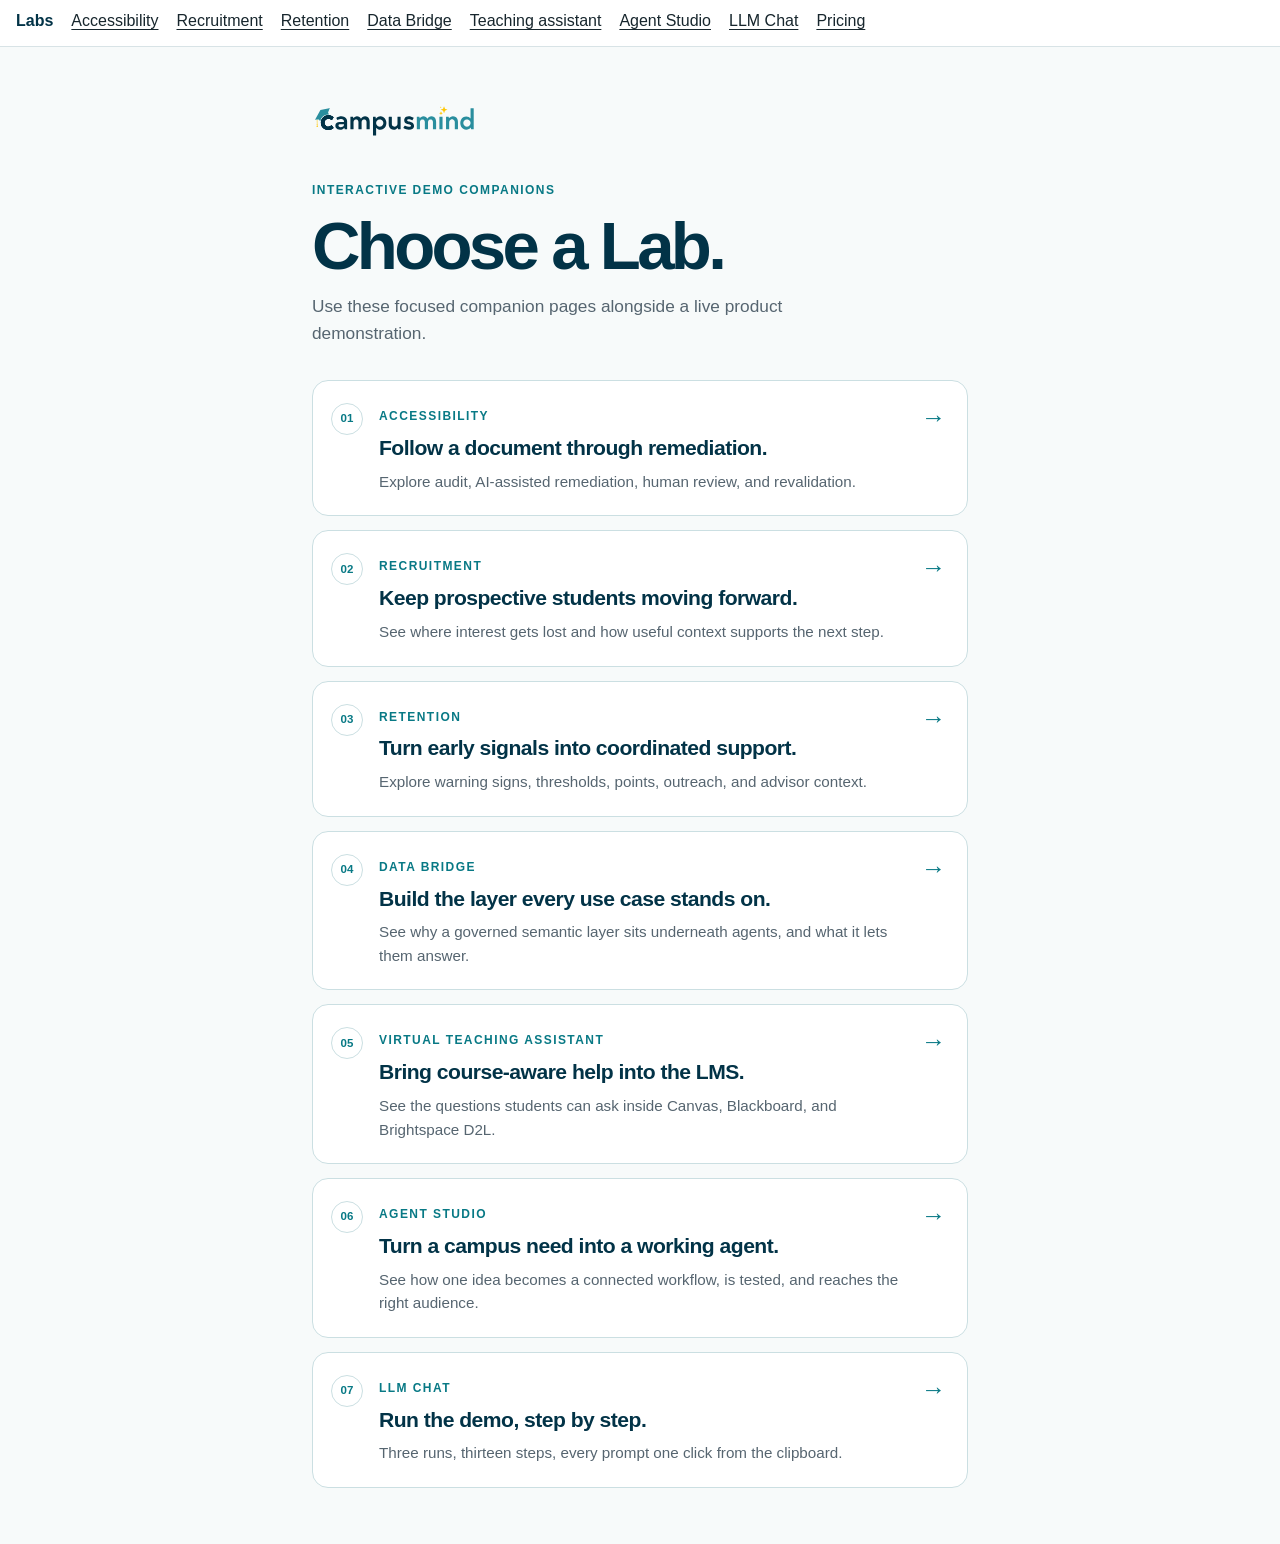
==== index.html @ 4d30f1f5 "Rename the Ontology Lab to Data Bridge The product is called Data Bridge on the pricing page, so the" ====
<!doctype html>
<html lang="en">
<head>
  <meta charset="utf-8">
  <meta name="viewport" content="width=device-width, initial-scale=1">
  <title>CampusMind Labs</title>
  <meta name="description" content="Interactive companion Labs for CampusMind product demonstrations.">
  <meta name="theme-color" content="#023347">
  <link rel="icon" href="/assets/campusmind-favicon.png">
  <link rel="stylesheet" href="/labs-navigation.css">
  <link rel="stylesheet" href="/home.css">
</head>
<body>
  <a class="skip" href="#main">Skip to Labs</a>
  <nav class="labs-navigation" aria-label="Labs">
    <a href="/" aria-current="page">Labs</a>
    <a href="/accessibility.html">Accessibility</a>
    <a href="/recruitment.html">Recruitment</a>
    <a href="/retention.html">Retention</a>
    <a href="/ontology.html">Data Bridge</a>
    <a href="/virtual-teaching-assistant.html">Teaching assistant</a>
    <a href="/agent-studio.html">Agent Studio</a>
    <a href="/llm-chat.html">LLM Chat</a>
    <a href="/pricing.html">Pricing</a>
  </nav>
  <main id="main">
    <header class="hero">
      <img src="/assets/campusmind-logo.svg" alt="CampusMind" width="168" height="36">
      <p class="eyebrow">Interactive demo companions</p>
      <h1>Choose a Lab.</h1>
      <p>Use these focused companion pages alongside a live product demonstration.</p>
    </header>
    <section class="lab-list" aria-label="Available Labs">
      <a class="lab-card accessibility" href="/accessibility.html">
        <span class="number">01</span>
        <div>
          <span class="label">Accessibility</span>
          <h2>Follow a document through remediation.</h2>
          <p>Explore audit, AI-assisted remediation, human review, and revalidation.</p>
        </div>
        <span class="arrow" aria-hidden="true">→</span>
      </a>
      <a class="lab-card recruitment" href="/recruitment.html">
        <span class="number">02</span>
        <div>
          <span class="label">Recruitment</span>
          <h2>Keep prospective students moving forward.</h2>
          <p>See where interest gets lost and how useful context supports the next step.</p>
        </div>
        <span class="arrow" aria-hidden="true">→</span>
      </a>
      <a class="lab-card retention" href="/retention.html">
        <span class="number">03</span>
        <div>
          <span class="label">Retention</span>
          <h2>Turn early signals into coordinated support.</h2>
          <p>Explore warning signs, thresholds, points, outreach, and advisor context.</p>
        </div>
        <span class="arrow" aria-hidden="true">→</span>
      </a>
      <a class="lab-card ontology" href="/ontology.html">
        <span class="number">04</span>
        <div>
          <span class="label">Data Bridge</span>
          <h2>Build the layer every use case stands on.</h2>
          <p>See why a governed semantic layer sits underneath agents, and what it lets them answer.</p>
        </div>
        <span class="arrow" aria-hidden="true">→</span>
      </a>
      <a class="lab-card teaching-assistant" href="/virtual-teaching-assistant.html">
        <span class="number">05</span>
        <div>
          <span class="label">Virtual Teaching Assistant</span>
          <h2>Bring course-aware help into the LMS.</h2>
          <p>See the questions students can ask inside Canvas, Blackboard, and Brightspace D2L.</p>
        </div>
        <span class="arrow" aria-hidden="true">→</span>
      </a>
      <a class="lab-card agent-studio" href="/agent-studio.html">
        <span class="number">06</span>
        <div>
          <span class="label">Agent Studio</span>
          <h2>Turn a campus need into a working agent.</h2>
          <p>See how one idea becomes a connected workflow, is tested, and reaches the right audience.</p>
        </div>
        <span class="arrow" aria-hidden="true">→</span>
      </a>
      <a class="lab-card llm-chat" href="/llm-chat.html">
        <span class="number">07</span>
        <div>
          <span class="label">LLM Chat</span>
          <h2>Run the demo, step by step.</h2>
          <p>Three runs, thirteen steps, every prompt one click from the clipboard.</p>
        </div>
        <span class="arrow" aria-hidden="true">→</span>
      </a>
    </section>
  </main>
</body>
</html>
---- labs-navigation.css ----
.labs-navigation {
  display: flex;
  flex-wrap: wrap;
  gap: 18px;
  align-items: center;
  padding: 10px 16px;
  border-bottom: 1px solid #d8e3e6;
  background: #fff;
  color: #17262d;
  font: 1rem/1.4 Arial, sans-serif;
}

.labs-navigation a {
  min-height: 26px;
  color: #17262d;
  text-decoration-thickness: 1px;
  text-underline-offset: 3px;
}

.labs-navigation a[aria-current="page"] {
  color: #023347;
  font-weight: 700;
  text-decoration: none;
}

.labs-navigation a:focus-visible {
  outline: 3px solid #b78212;
  outline-offset: 4px;
}

@media (max-width: 480px) {
  .labs-navigation {
    display: grid;
    grid-template-columns: repeat(3, minmax(0, 1fr));
    gap: 7px 9px;
    padding-inline: 10px;
    font-size: .78rem;
  }

  .labs-navigation a { min-width: 0; text-align: center; }
}
---- home.css ----
:root {
  --navy: #023347;
  --ink: #17262d;
  --muted: #566570;
  --teal: #087985;
  --mist: #e8f7f7;
  --line: #cbdfe2;
  --paper: #f7fafa;
}

* { box-sizing: border-box; }

body {
  margin: 0;
  background: var(--paper);
  color: var(--ink);
  font: 1rem/1.55 -apple-system, BlinkMacSystemFont, "Segoe UI", sans-serif;
}

.skip { position: absolute; top: -80px; }
.skip:focus { top: 8px; left: 8px; z-index: 10; padding: 12px; background: #fff; }

main { width: min(100%, 700px); margin: 0 auto; padding: 36px 22px 56px; }

.hero { padding: 20px 0 34px; }
.hero img { display: block; width: 168px; height: auto; margin-bottom: 42px; }
.eyebrow, .label { color: var(--teal); font-size: .75rem; font-weight: 700; letter-spacing: .12em; text-transform: uppercase; }
h1, h2, p { margin-top: 0; }
h1 { margin-bottom: 14px; color: var(--navy); font-size: clamp(2.3rem, 9vw, 4.2rem); line-height: 1; letter-spacing: -.055em; }
.hero > p:last-child { max-width: 530px; margin: 0; color: var(--muted); font-size: 1.08rem; }

.lab-list { display: grid; gap: 14px; }
.lab-card {
  display: grid;
  grid-template-columns: 34px minmax(0, 1fr) 28px;
  gap: 14px;
  align-items: start;
  padding: 22px 18px;
  border: 1px solid var(--line);
  border-radius: 16px;
  background: #fff;
  color: var(--ink);
  text-decoration: none;
  transition: border-color .18s, transform .18s, box-shadow .18s;
}
.lab-card:hover { border-color: var(--teal); transform: translateY(-2px); box-shadow: 0 12px 30px #183b4812; }
.lab-card:focus-visible { outline: 3px solid #b78212; outline-offset: 4px; }
.number { display: grid; width: 32px; height: 32px; place-items: center; border: 1px solid var(--line); border-radius: 50%; color: var(--teal); font-size: .72rem; font-weight: 700; }
.lab-card h2 { margin: 7px 0 9px; color: var(--navy); font-size: 1.32rem; line-height: 1.22; letter-spacing: -.025em; }
.lab-card p { margin: 0; color: var(--muted); font-size: .95rem; }
.arrow { color: var(--teal); font-size: 1.55rem; line-height: 1.2; transition: transform .18s; }
.lab-card:hover .arrow { transform: translateX(3px); }

@media (max-width: 359px) {
  main { padding-inline: 16px; }
  .hero img { margin-bottom: 34px; }
  .lab-card { grid-template-columns: 30px minmax(0, 1fr); padding: 18px 15px; }
  .arrow { display: none; }
}

@media (prefers-reduced-motion: reduce) {
  * { transition: none !important; }
}
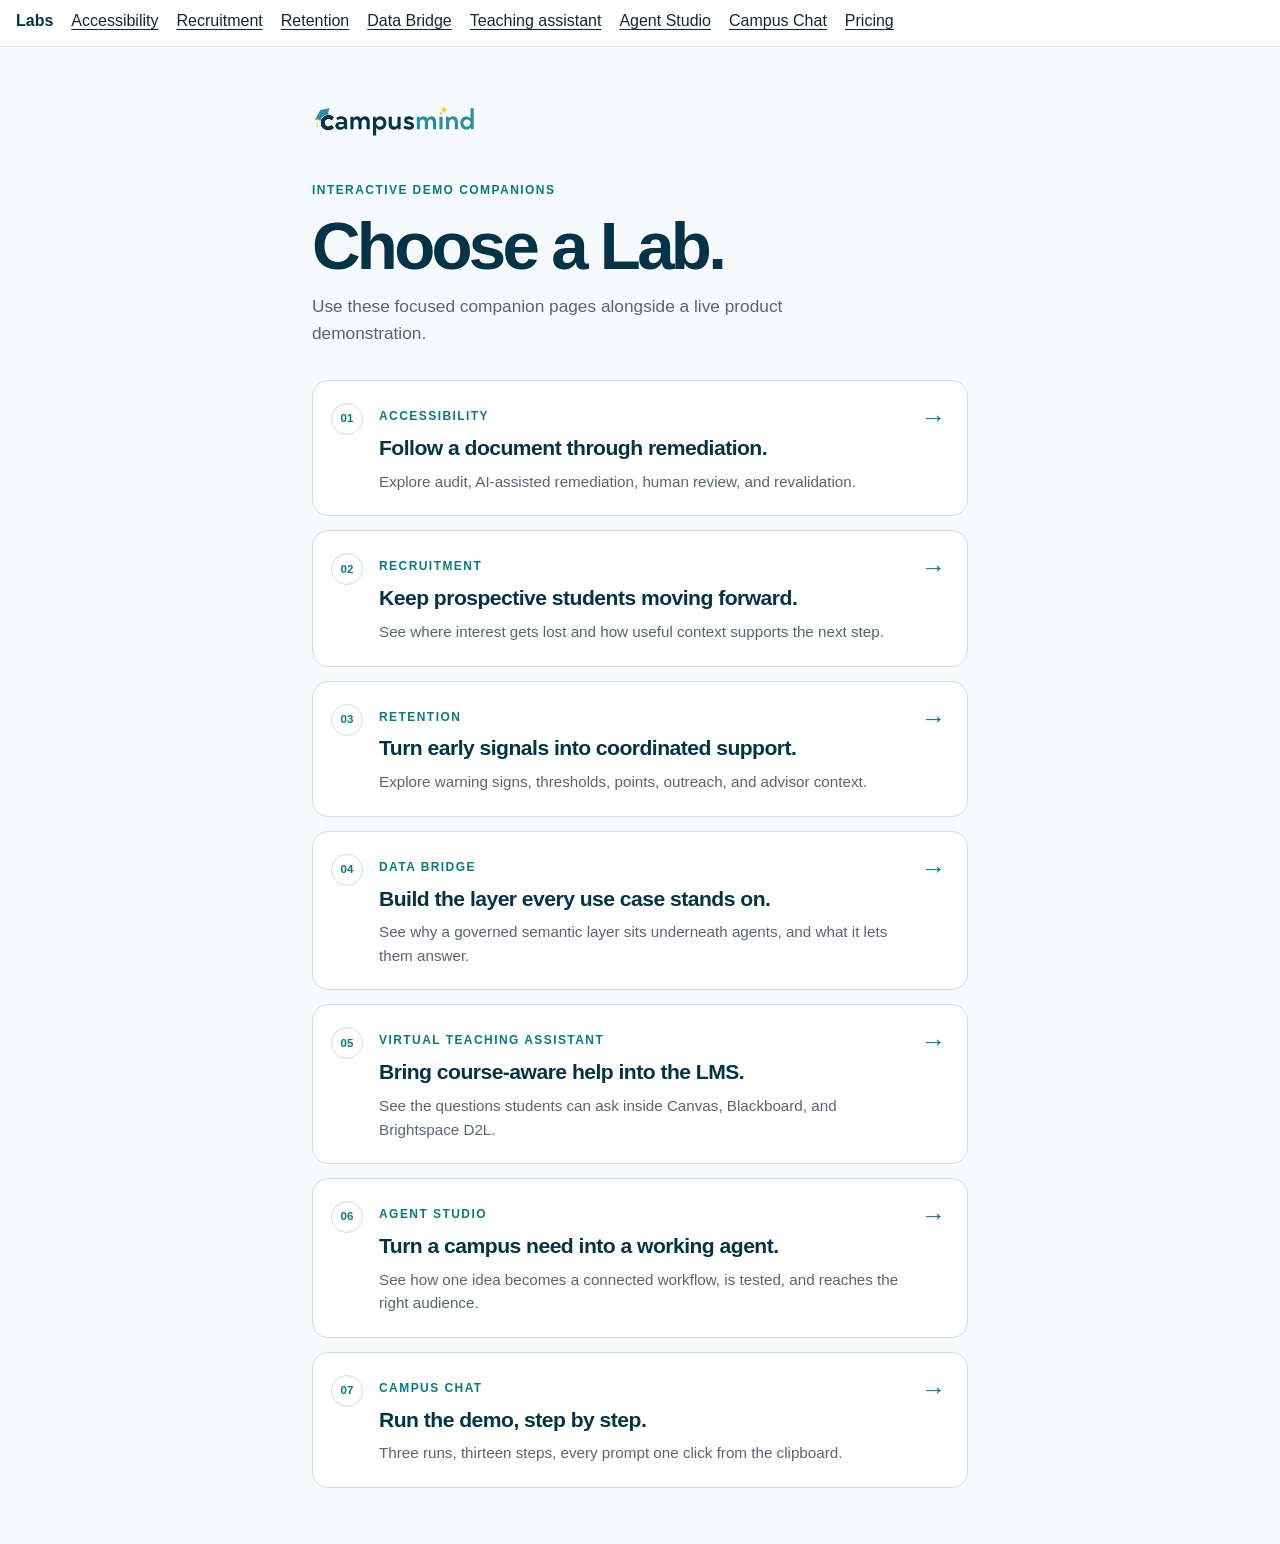
==== commit 9a809c6a: "Rename the LLM Chat Lab to Campus Chat The Lab, its three files, the nav link on every page, the hub" ====
--- a/index.html
+++ b/index.html
@@ -20,7 +20,7 @@
     <a href="/ontology.html">Data Bridge</a>
     <a href="/virtual-teaching-assistant.html">Teaching assistant</a>
     <a href="/agent-studio.html">Agent Studio</a>
-    <a href="/llm-chat.html">LLM Chat</a>
+    <a href="/campus-chat.html">Campus Chat</a>
     <a href="/pricing.html">Pricing</a>
   </nav>
   <main id="main">
@@ -85,10 +85,10 @@
         </div>
         <span class="arrow" aria-hidden="true">→</span>
       </a>
-      <a class="lab-card llm-chat" href="/llm-chat.html">
+      <a class="lab-card campus-chat" href="/campus-chat.html">
         <span class="number">07</span>
         <div>
-          <span class="label">LLM Chat</span>
+          <span class="label">Campus Chat</span>
           <h2>Run the demo, step by step.</h2>
           <p>Three runs, thirteen steps, every prompt one click from the clipboard.</p>
         </div>
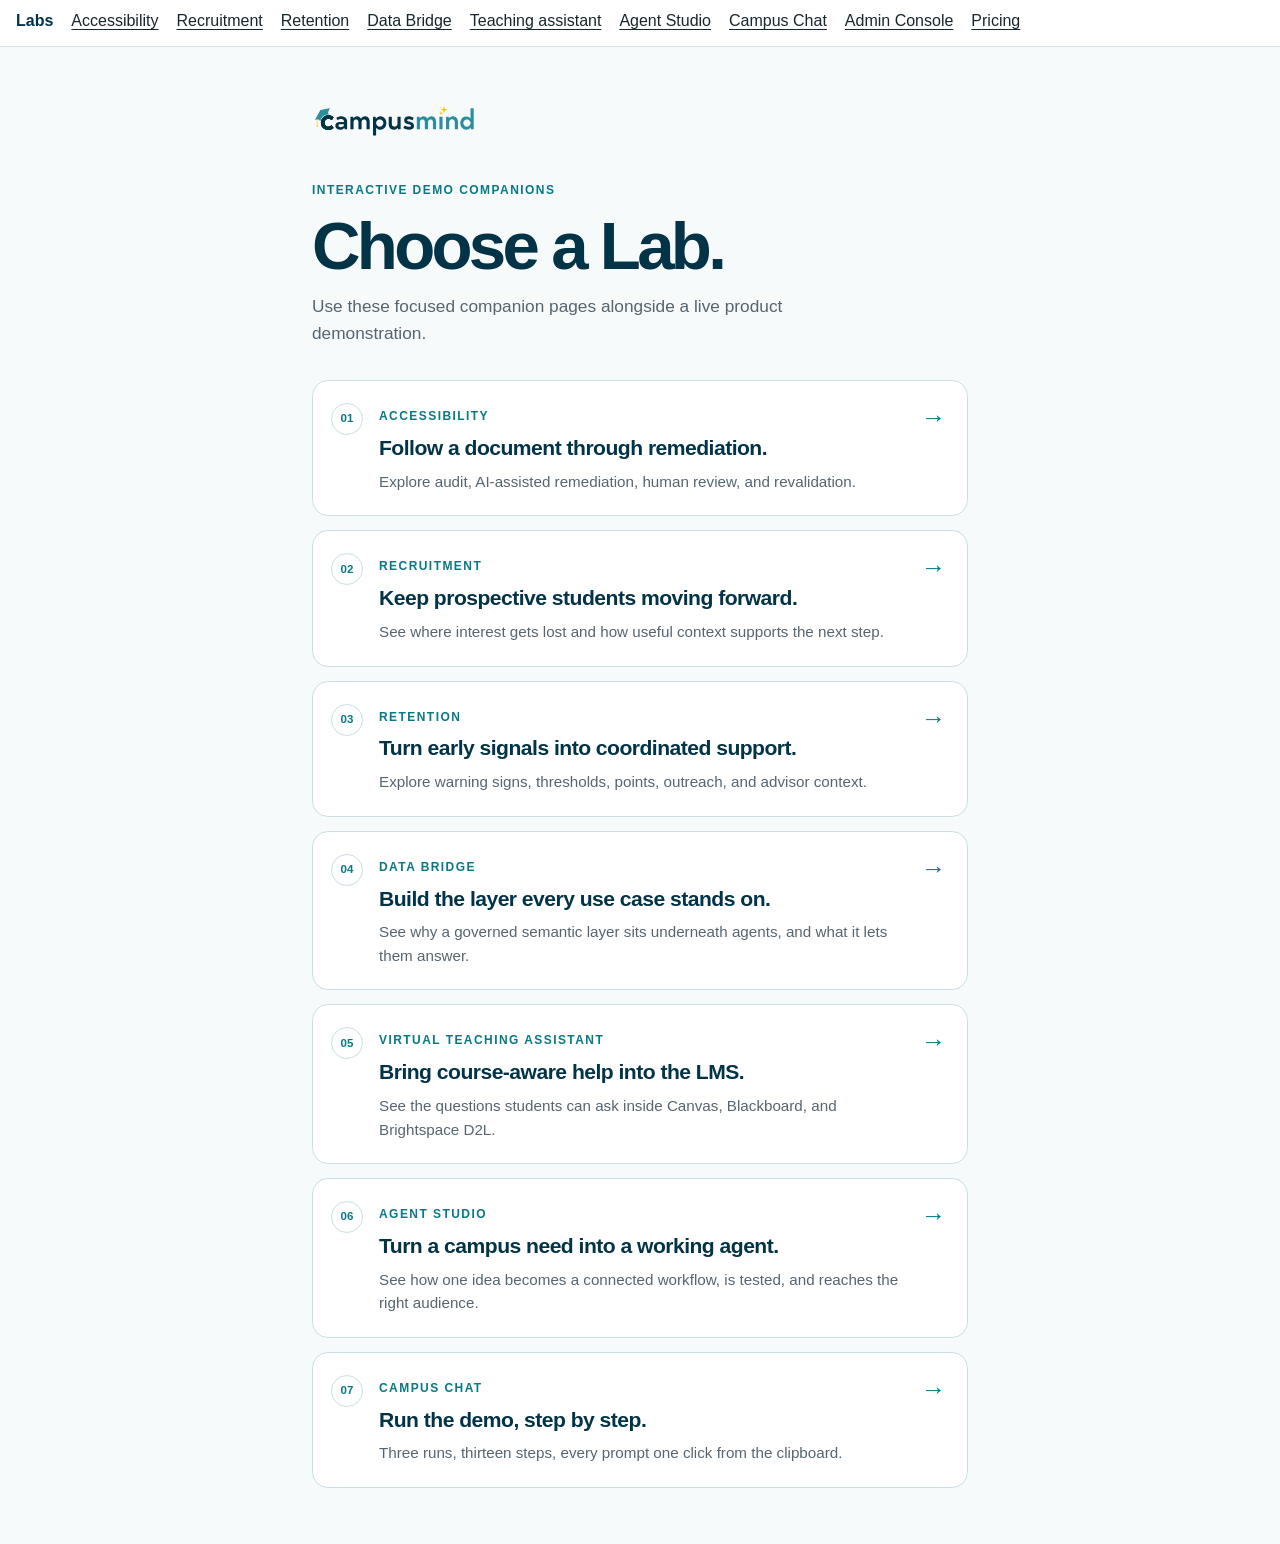
==== commit da7f6bcd: "Add the Admin Console Lab Seven sections covering budgets, enforcement, roles and branding, built th" ====
--- a/index.html
+++ b/index.html
@@ -20,7 +20,7 @@
     <a href="/ontology.html">Data Bridge</a>
     <a href="/virtual-teaching-assistant.html">Teaching assistant</a>
     <a href="/agent-studio.html">Agent Studio</a>
-    <a href="/campus-chat.html">Campus Chat</a>
+    <a href="/campus-chat.html">Campus Chat</a><a href="/admin-console.html">Admin Console</a>
     <a href="/pricing.html">Pricing</a>
   </nav>
   <main id="main">
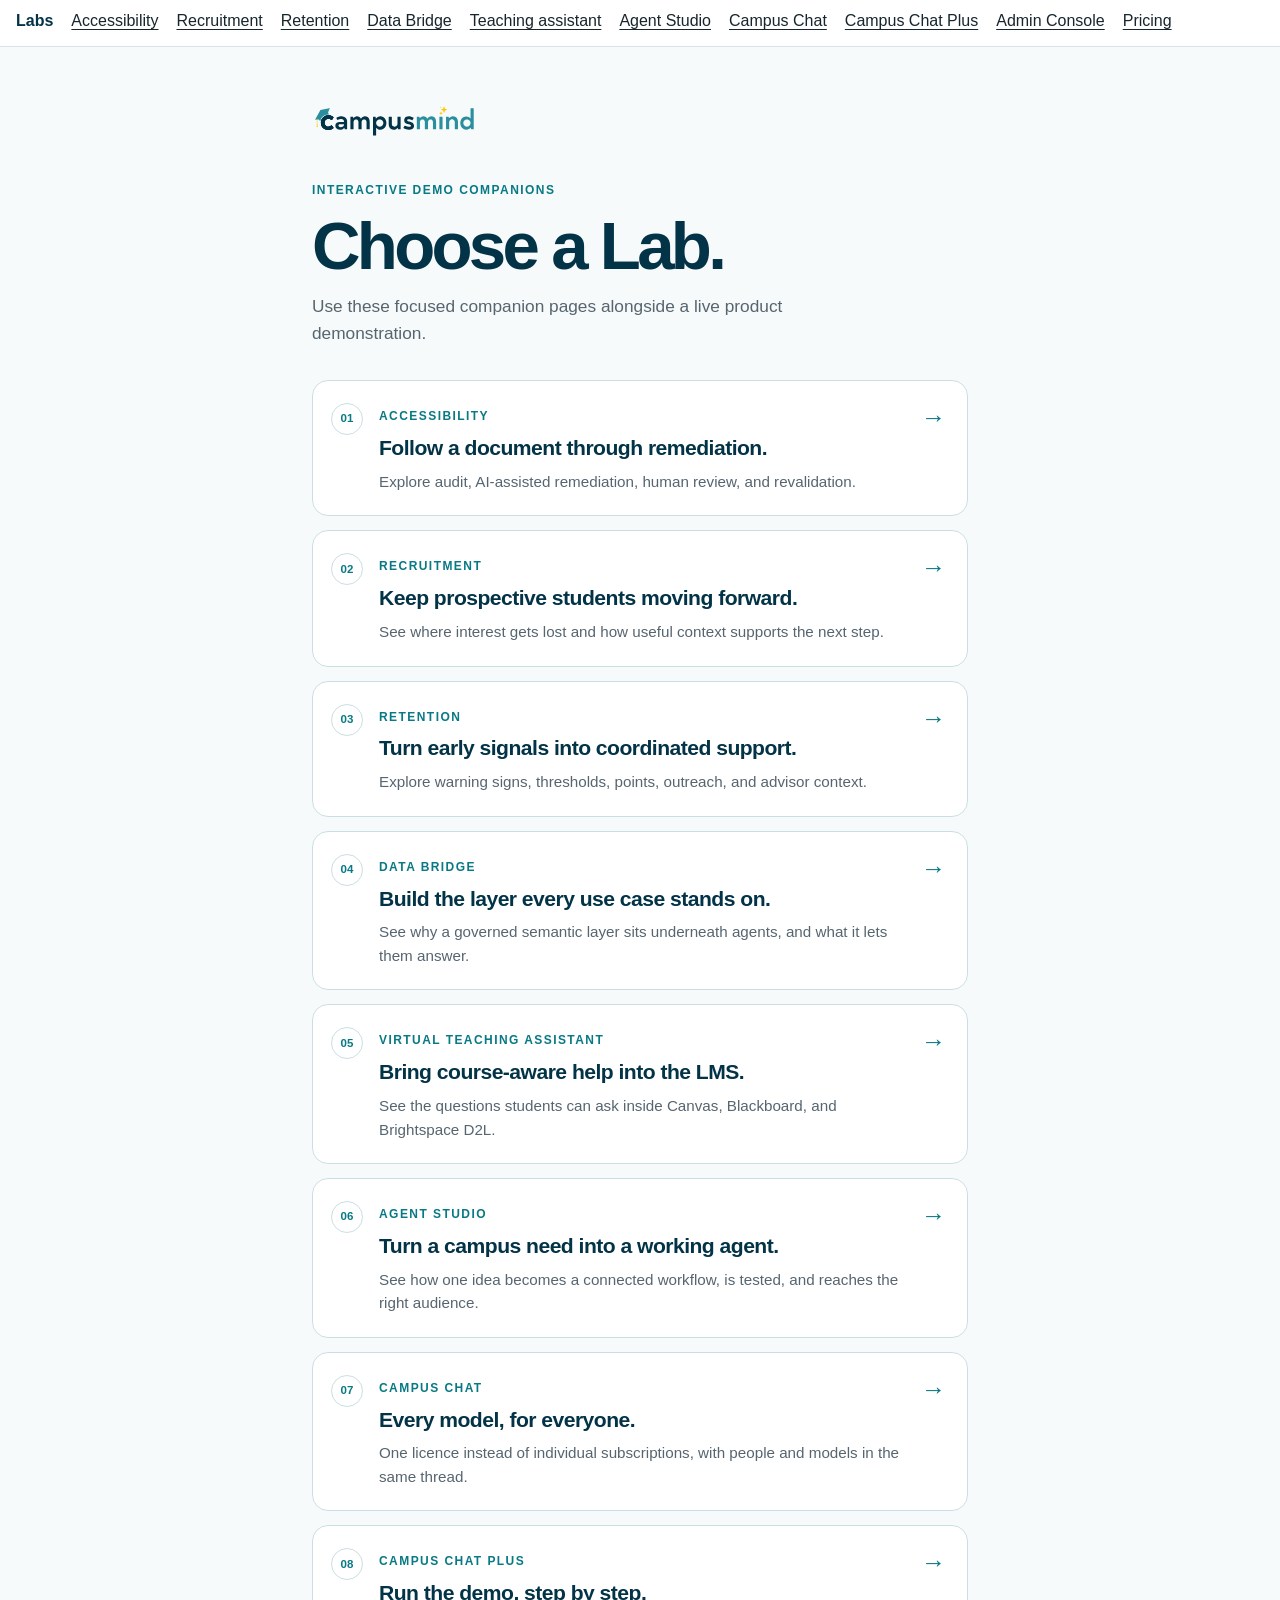
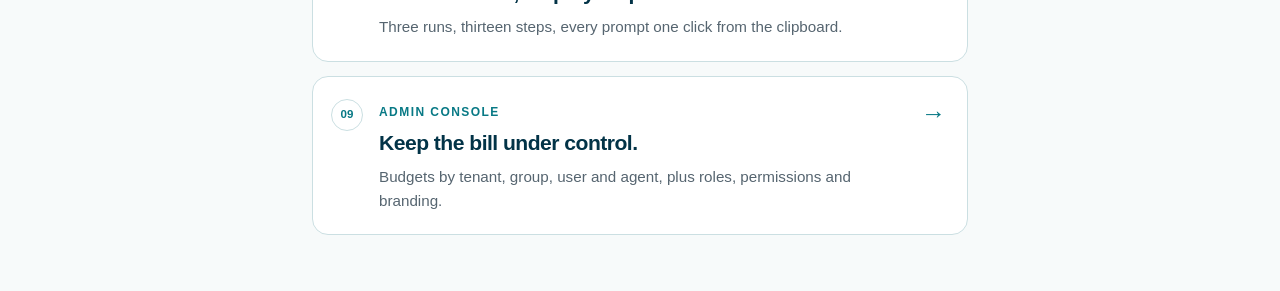
==== commit 929ee6e3: "Split Campus Chat into Campus Chat and Campus Chat Plus The existing Lab, three runs through a gover" ====
--- a/index.html
+++ b/index.html
@@ -20,7 +20,7 @@
     <a href="/ontology.html">Data Bridge</a>
     <a href="/virtual-teaching-assistant.html">Teaching assistant</a>
     <a href="/agent-studio.html">Agent Studio</a>
-    <a href="/campus-chat.html">Campus Chat</a><a href="/admin-console.html">Admin Console</a>
+    <a href="/campus-chat.html">Campus Chat</a><a href="/campus-chat-plus.html">Campus Chat Plus</a><a href="/admin-console.html">Admin Console</a>
     <a href="/pricing.html">Pricing</a>
   </nav>
   <main id="main">
@@ -89,8 +89,26 @@
         <span class="number">07</span>
         <div>
           <span class="label">Campus Chat</span>
+          <h2>Every model, for everyone.</h2>
+          <p>One licence instead of individual subscriptions, with people and models in the same thread.</p>
+        </div>
+        <span class="arrow" aria-hidden="true">→</span>
+      </a>
+      <a class="lab-card campus-chat-plus" href="/campus-chat-plus.html">
+        <span class="number">08</span>
+        <div>
+          <span class="label">Campus Chat Plus</span>
           <h2>Run the demo, step by step.</h2>
           <p>Three runs, thirteen steps, every prompt one click from the clipboard.</p>
+        </div>
+        <span class="arrow" aria-hidden="true">→</span>
+      </a>
+      <a class="lab-card admin-console" href="/admin-console.html">
+        <span class="number">09</span>
+        <div>
+          <span class="label">Admin Console</span>
+          <h2>Keep the bill under control.</h2>
+          <p>Budgets by tenant, group, user and agent, plus roles, permissions and branding.</p>
         </div>
         <span class="arrow" aria-hidden="true">→</span>
       </a>
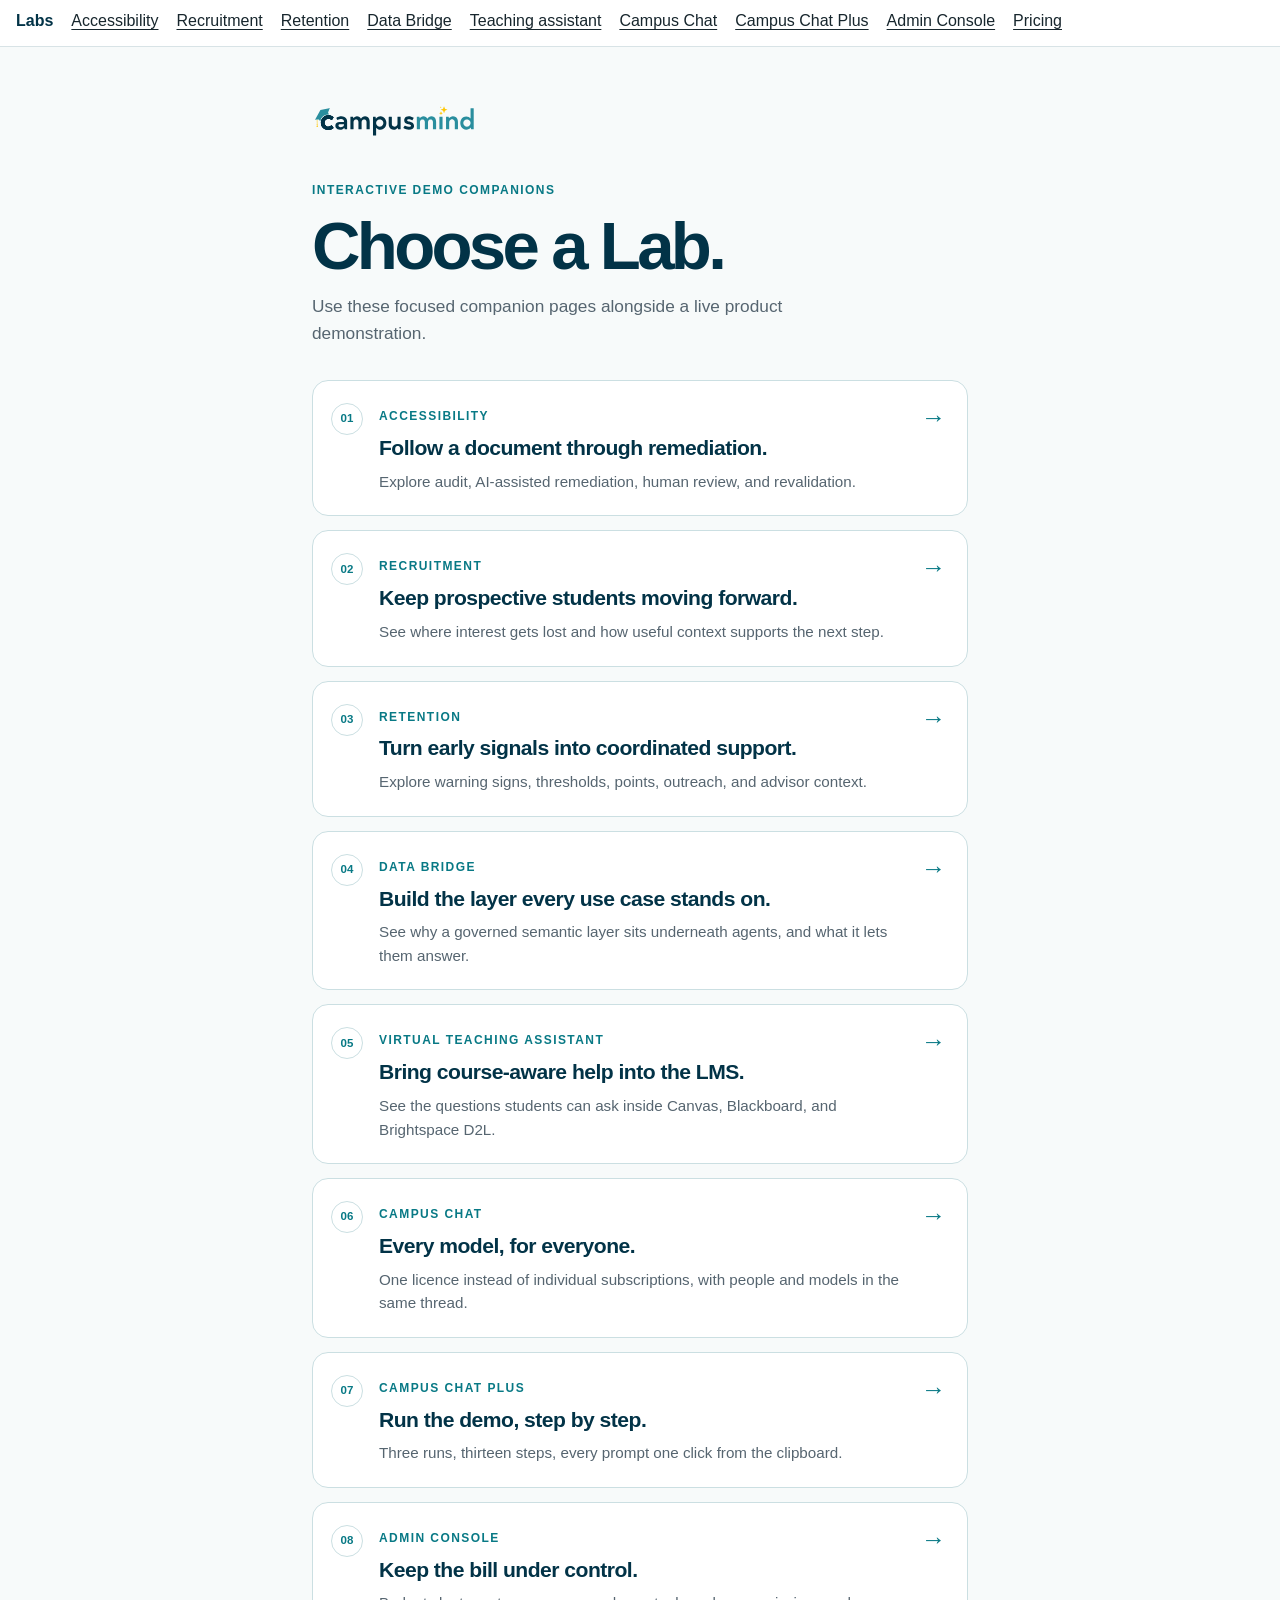
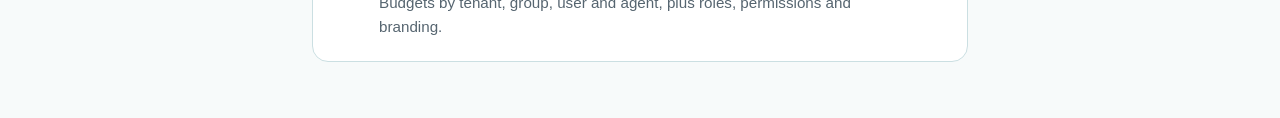
==== commit 2d987b57: "Remove the Agent Studio Lab for now Deletes the three files, its navigation link on every page and i" ====
--- a/index.html
+++ b/index.html
@@ -19,7 +19,7 @@
     <a href="/retention.html">Retention</a>
     <a href="/ontology.html">Data Bridge</a>
     <a href="/virtual-teaching-assistant.html">Teaching assistant</a>
-    <a href="/agent-studio.html">Agent Studio</a>
+    
     <a href="/campus-chat.html">Campus Chat</a><a href="/campus-chat-plus.html">Campus Chat Plus</a><a href="/admin-console.html">Admin Console</a>
     <a href="/pricing.html">Pricing</a>
   </nav>
@@ -76,17 +76,8 @@
         </div>
         <span class="arrow" aria-hidden="true">→</span>
       </a>
-      <a class="lab-card agent-studio" href="/agent-studio.html">
+      <a class="lab-card campus-chat" href="/campus-chat.html">
         <span class="number">06</span>
-        <div>
-          <span class="label">Agent Studio</span>
-          <h2>Turn a campus need into a working agent.</h2>
-          <p>See how one idea becomes a connected workflow, is tested, and reaches the right audience.</p>
-        </div>
-        <span class="arrow" aria-hidden="true">→</span>
-      </a>
-      <a class="lab-card campus-chat" href="/campus-chat.html">
-        <span class="number">07</span>
         <div>
           <span class="label">Campus Chat</span>
           <h2>Every model, for everyone.</h2>
@@ -95,7 +86,7 @@
         <span class="arrow" aria-hidden="true">→</span>
       </a>
       <a class="lab-card campus-chat-plus" href="/campus-chat-plus.html">
-        <span class="number">08</span>
+        <span class="number">07</span>
         <div>
           <span class="label">Campus Chat Plus</span>
           <h2>Run the demo, step by step.</h2>
@@ -104,7 +95,7 @@
         <span class="arrow" aria-hidden="true">→</span>
       </a>
       <a class="lab-card admin-console" href="/admin-console.html">
-        <span class="number">09</span>
+        <span class="number">08</span>
         <div>
           <span class="label">Admin Console</span>
           <h2>Keep the bill under control.</h2>
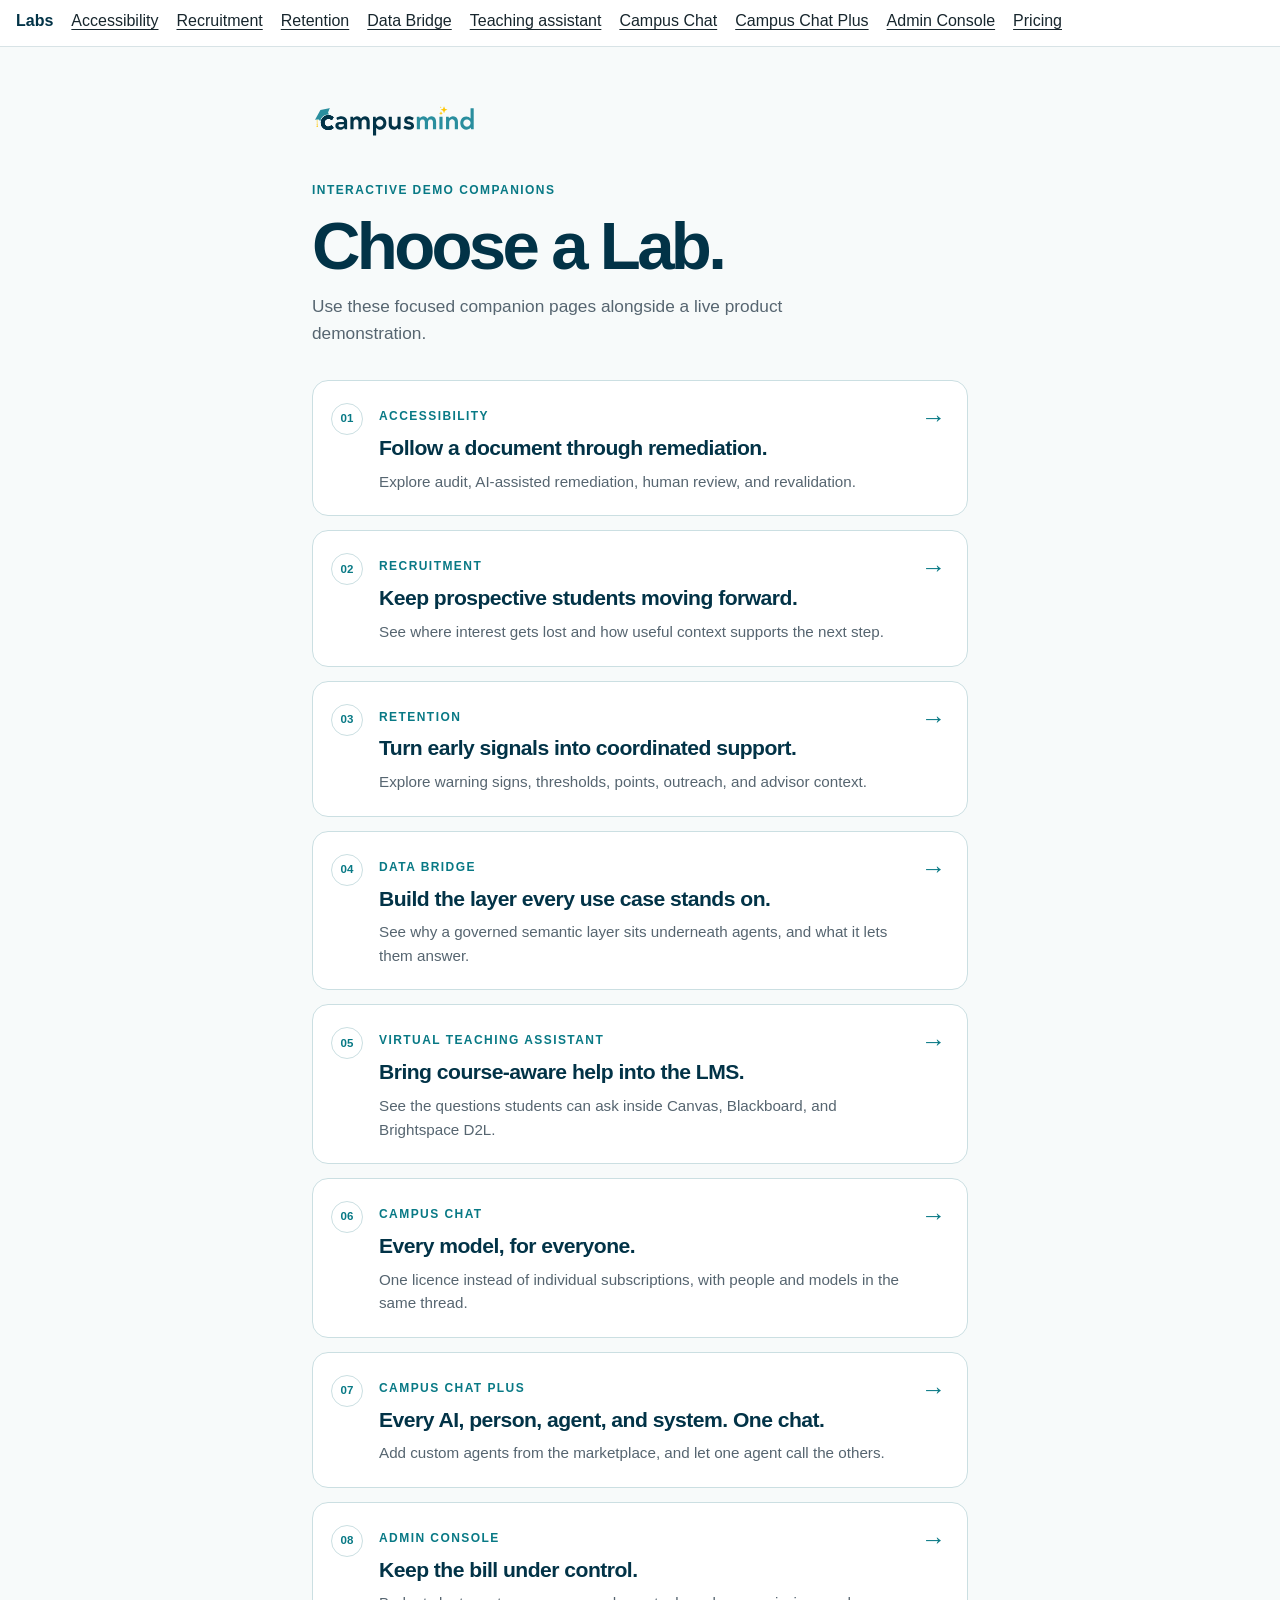
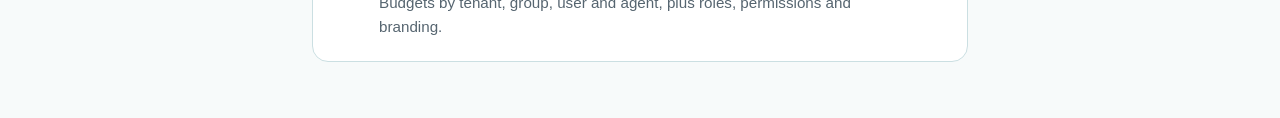
==== commit d2cdc9be: "Rebuild the Campus Chat Plus Lab as eight scenes The Lab now follows the Campus Chat Plus marketing " ====
--- a/index.html
+++ b/index.html
@@ -89,8 +89,8 @@
         <span class="number">07</span>
         <div>
           <span class="label">Campus Chat Plus</span>
-          <h2>Run the demo, step by step.</h2>
-          <p>Three runs, thirteen steps, every prompt one click from the clipboard.</p>
+          <h2>Every AI, person, agent, and system. One chat.</h2>
+          <p>Add custom agents from the marketplace, and let one agent call the others.</p>
         </div>
         <span class="arrow" aria-hidden="true">→</span>
       </a>
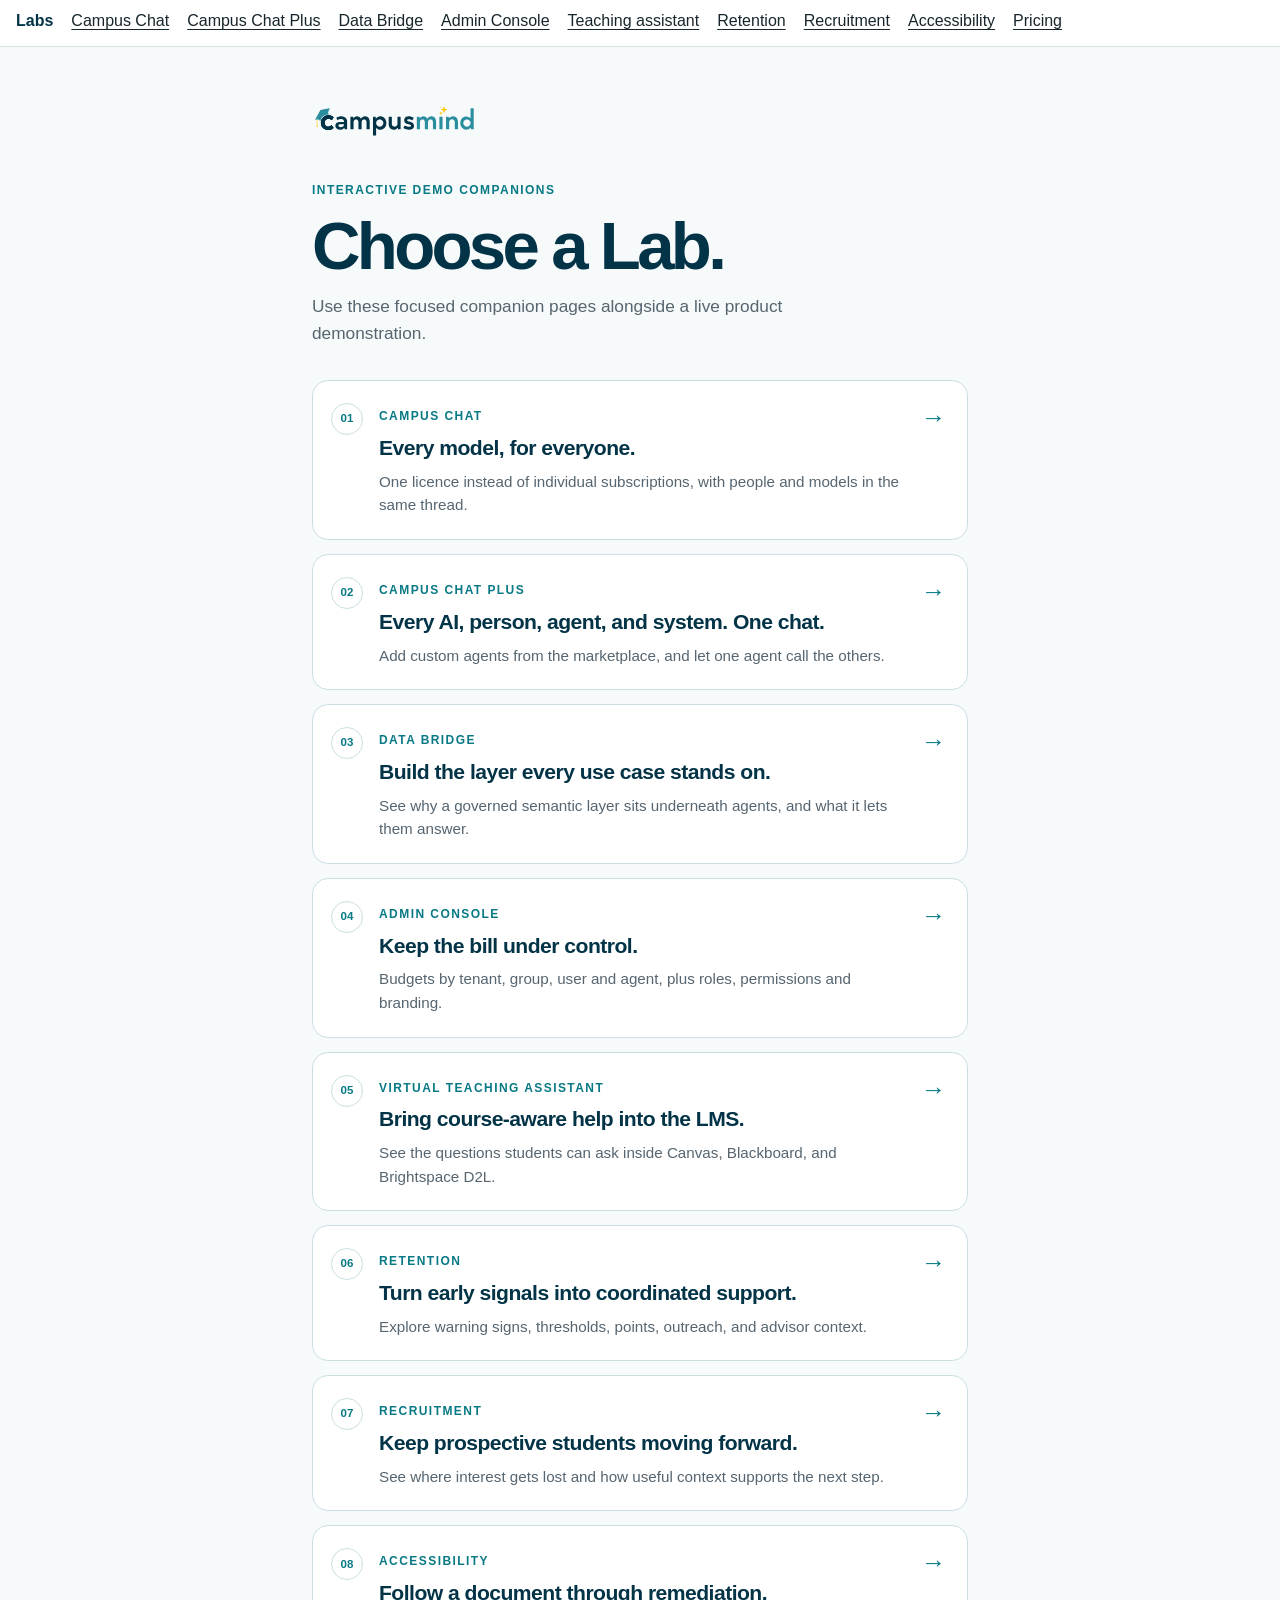
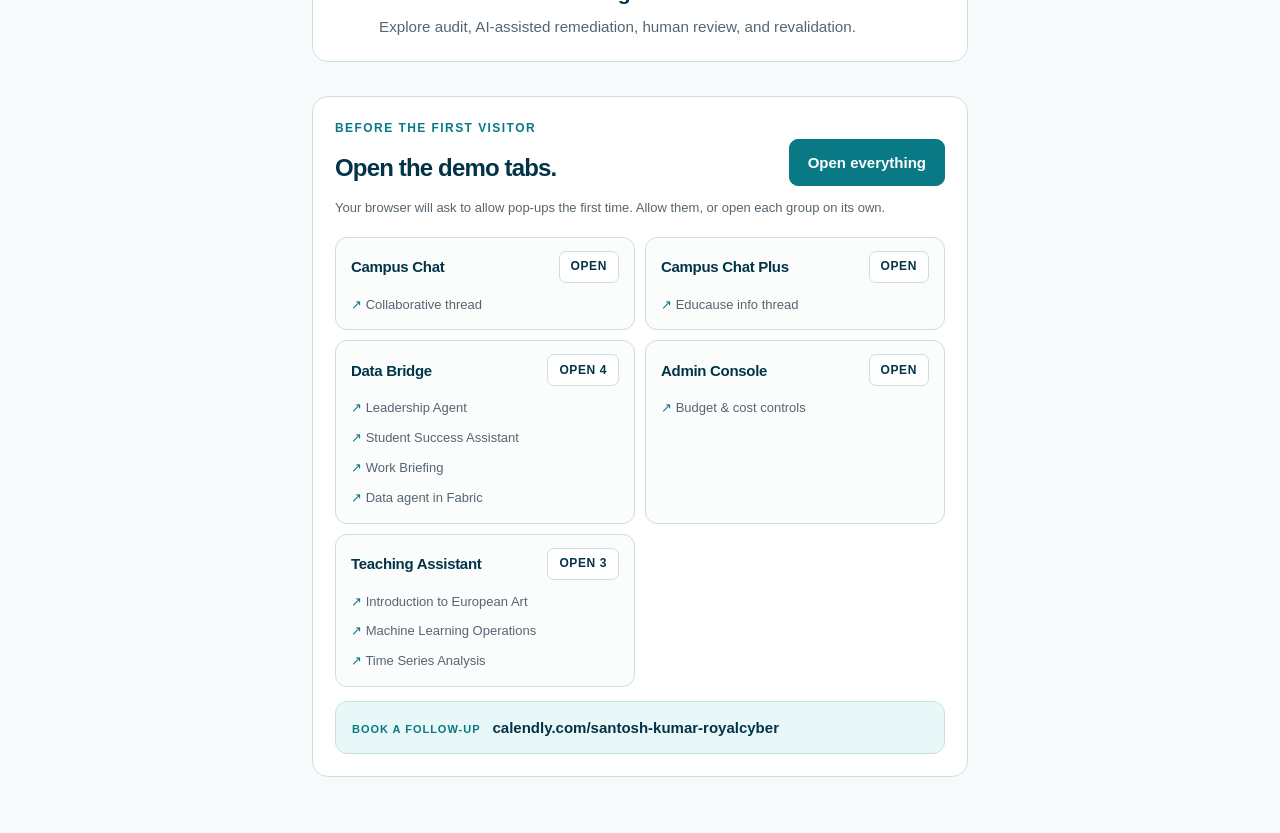
==== commit 6f7db2a7: "Add a demo launcher to the home page and reorder the Labs The home page gains a launcher holding eve" ====
--- a/index.html
+++ b/index.html
@@ -9,18 +9,20 @@
   <link rel="icon" href="/assets/campusmind-favicon.png">
   <link rel="stylesheet" href="/labs-navigation.css">
   <link rel="stylesheet" href="/home.css">
+  <script src="/home.js" defer></script>
 </head>
 <body>
   <a class="skip" href="#main">Skip to Labs</a>
   <nav class="labs-navigation" aria-label="Labs">
     <a href="/" aria-current="page">Labs</a>
+    <a href="/campus-chat.html">Campus Chat</a>
+    <a href="/campus-chat-plus.html">Campus Chat Plus</a>
+    <a href="/ontology.html">Data Bridge</a>
+    <a href="/admin-console.html">Admin Console</a>
+    <a href="/virtual-teaching-assistant.html">Teaching assistant</a>
+    <a href="/retention.html">Retention</a>
+    <a href="/recruitment.html">Recruitment</a>
     <a href="/accessibility.html">Accessibility</a>
-    <a href="/recruitment.html">Recruitment</a>
-    <a href="/retention.html">Retention</a>
-    <a href="/ontology.html">Data Bridge</a>
-    <a href="/virtual-teaching-assistant.html">Teaching assistant</a>
-    
-    <a href="/campus-chat.html">Campus Chat</a><a href="/campus-chat-plus.html">Campus Chat Plus</a><a href="/admin-console.html">Admin Console</a>
     <a href="/pricing.html">Pricing</a>
   </nav>
   <main id="main">
@@ -31,35 +33,26 @@
       <p>Use these focused companion pages alongside a live product demonstration.</p>
     </header>
     <section class="lab-list" aria-label="Available Labs">
-      <a class="lab-card accessibility" href="/accessibility.html">
+<a class="lab-card campus-chat" href="/campus-chat.html">
         <span class="number">01</span>
         <div>
-          <span class="label">Accessibility</span>
-          <h2>Follow a document through remediation.</h2>
-          <p>Explore audit, AI-assisted remediation, human review, and revalidation.</p>
+          <span class="label">Campus Chat</span>
+          <h2>Every model, for everyone.</h2>
+          <p>One licence instead of individual subscriptions, with people and models in the same thread.</p>
         </div>
         <span class="arrow" aria-hidden="true">→</span>
       </a>
-      <a class="lab-card recruitment" href="/recruitment.html">
+<a class="lab-card campus-chat-plus" href="/campus-chat-plus.html">
         <span class="number">02</span>
         <div>
-          <span class="label">Recruitment</span>
-          <h2>Keep prospective students moving forward.</h2>
-          <p>See where interest gets lost and how useful context supports the next step.</p>
+          <span class="label">Campus Chat Plus</span>
+          <h2>Every AI, person, agent, and system. One chat.</h2>
+          <p>Add custom agents from the marketplace, and let one agent call the others.</p>
         </div>
         <span class="arrow" aria-hidden="true">→</span>
       </a>
-      <a class="lab-card retention" href="/retention.html">
+<a class="lab-card ontology" href="/ontology.html">
         <span class="number">03</span>
-        <div>
-          <span class="label">Retention</span>
-          <h2>Turn early signals into coordinated support.</h2>
-          <p>Explore warning signs, thresholds, points, outreach, and advisor context.</p>
-        </div>
-        <span class="arrow" aria-hidden="true">→</span>
-      </a>
-      <a class="lab-card ontology" href="/ontology.html">
-        <span class="number">04</span>
         <div>
           <span class="label">Data Bridge</span>
           <h2>Build the layer every use case stands on.</h2>
@@ -67,7 +60,16 @@
         </div>
         <span class="arrow" aria-hidden="true">→</span>
       </a>
-      <a class="lab-card teaching-assistant" href="/virtual-teaching-assistant.html">
+<a class="lab-card admin-console" href="/admin-console.html">
+        <span class="number">04</span>
+        <div>
+          <span class="label">Admin Console</span>
+          <h2>Keep the bill under control.</h2>
+          <p>Budgets by tenant, group, user and agent, plus roles, permissions and branding.</p>
+        </div>
+        <span class="arrow" aria-hidden="true">→</span>
+      </a>
+<a class="lab-card teaching-assistant" href="/virtual-teaching-assistant.html">
         <span class="number">05</span>
         <div>
           <span class="label">Virtual Teaching Assistant</span>
@@ -76,32 +78,48 @@
         </div>
         <span class="arrow" aria-hidden="true">→</span>
       </a>
-      <a class="lab-card campus-chat" href="/campus-chat.html">
+<a class="lab-card retention" href="/retention.html">
         <span class="number">06</span>
         <div>
-          <span class="label">Campus Chat</span>
-          <h2>Every model, for everyone.</h2>
-          <p>One licence instead of individual subscriptions, with people and models in the same thread.</p>
+          <span class="label">Retention</span>
+          <h2>Turn early signals into coordinated support.</h2>
+          <p>Explore warning signs, thresholds, points, outreach, and advisor context.</p>
         </div>
         <span class="arrow" aria-hidden="true">→</span>
       </a>
-      <a class="lab-card campus-chat-plus" href="/campus-chat-plus.html">
+<a class="lab-card recruitment" href="/recruitment.html">
         <span class="number">07</span>
         <div>
-          <span class="label">Campus Chat Plus</span>
-          <h2>Every AI, person, agent, and system. One chat.</h2>
-          <p>Add custom agents from the marketplace, and let one agent call the others.</p>
+          <span class="label">Recruitment</span>
+          <h2>Keep prospective students moving forward.</h2>
+          <p>See where interest gets lost and how useful context supports the next step.</p>
         </div>
         <span class="arrow" aria-hidden="true">→</span>
       </a>
-      <a class="lab-card admin-console" href="/admin-console.html">
+<a class="lab-card accessibility" href="/accessibility.html">
         <span class="number">08</span>
         <div>
-          <span class="label">Admin Console</span>
-          <h2>Keep the bill under control.</h2>
-          <p>Budgets by tenant, group, user and agent, plus roles, permissions and branding.</p>
+          <span class="label">Accessibility</span>
+          <h2>Follow a document through remediation.</h2>
+          <p>Explore audit, AI-assisted remediation, human review, and revalidation.</p>
         </div>
         <span class="arrow" aria-hidden="true">→</span>
+      </a>
+    </section>
+
+    <section class="launcher" aria-labelledby="launcher-heading">
+      <div class="launcher-head">
+        <div>
+          <p class="eyebrow">Before the first visitor</p>
+          <h2 id="launcher-heading">Open the demo tabs.</h2>
+        </div>
+        <button type="button" class="launch-all" id="launch-all">Open everything</button>
+      </div>
+      <p class="launcher-note" id="launcher-note">Your browser will ask to allow pop-ups the first time. Allow them, or open each group on its own.</p>
+      <div class="launch-groups" id="launch-groups"></div>
+      <a class="booking" href="https://calendly.com/santosh-kumar-royalcyber/educause-2026" target="_blank" rel="noopener">
+        <span class="booking-label">Book a follow-up</span>
+        <strong>calendly.com/santosh-kumar-royalcyber</strong>
       </a>
     </section>
   </main>
--- a/home.css
+++ b/home.css
@@ -61,3 +61,97 @@
 @media (prefers-reduced-motion: reduce) {
   * { transition: none !important; }
 }
+
+/* ---- demo tab launcher ---- */
+.launcher {
+  margin: 34px 0 0;
+  padding: 22px;
+  border: 1px solid var(--line);
+  border-radius: 16px;
+  background: #fff;
+}
+.launcher-head {
+  display: flex;
+  align-items: flex-end;
+  justify-content: space-between;
+  gap: 16px;
+  flex-wrap: wrap;
+  margin-bottom: 12px;
+}
+.launcher-head h2 {
+  margin: 6px 0 0;
+  color: var(--navy);
+  font-size: 1.5rem;
+  letter-spacing: -.035em;
+}
+.launch-all {
+  min-height: 44px;
+  padding: 11px 18px;
+  border: 1px solid var(--teal);
+  border-radius: 9px;
+  background: var(--teal);
+  color: #fff;
+  font: inherit;
+  font-size: .9375rem;
+  font-weight: 650;
+  cursor: pointer;
+}
+.launch-all:hover { background: #066a75; }
+.launcher-note { margin: 0 0 18px; color: var(--muted); font-size: .8125rem; }
+.launcher-note.is-warn { color: #9d3027; font-weight: 600; }
+.launch-groups { display: grid; gap: 10px; }
+@media (min-width: 620px) { .launch-groups { grid-template-columns: 1fr 1fr; } }
+.launch-group {
+  border: 1px solid var(--line);
+  border-radius: 12px;
+  padding: 13px 15px;
+  background: #fbfdfd;
+}
+.launch-group-head {
+  display: flex;
+  align-items: center;
+  justify-content: space-between;
+  gap: 10px;
+  margin-bottom: 9px;
+}
+.launch-group h3 { margin: 0; color: var(--navy); font-size: .9375rem; letter-spacing: -.02em; }
+.launch-some {
+  min-height: 32px;
+  padding: 5px 11px;
+  border: 1px solid var(--line);
+  border-radius: 7px;
+  background: #fff;
+  color: var(--navy);
+  font: inherit;
+  font-size: .75rem;
+  font-weight: 700;
+  letter-spacing: .05em;
+  text-transform: uppercase;
+  cursor: pointer;
+}
+.launch-some:hover { border-color: var(--teal); color: var(--teal); }
+.launch-group ul { list-style: none; margin: 0; padding: 0; display: grid; gap: 5px; }
+.launch-group li a { color: var(--muted); font-size: .8125rem; text-decoration: none; }
+.launch-group li a::before { content: "↗ "; color: var(--teal); }
+.launch-group li a:hover { color: var(--teal); }
+.booking {
+  display: flex;
+  align-items: baseline;
+  gap: 12px;
+  flex-wrap: wrap;
+  margin-top: 14px;
+  padding: 14px 16px;
+  border: 1px solid var(--line);
+  border-radius: 12px;
+  background: var(--mist, #e8f7f7);
+  text-decoration: none;
+}
+.booking-label {
+  font-size: .6875rem;
+  letter-spacing: .09em;
+  text-transform: uppercase;
+  font-weight: 700;
+  color: var(--teal);
+}
+.booking strong { color: var(--navy); font-size: .9375rem; }
+.booking:hover { border-color: var(--teal); }
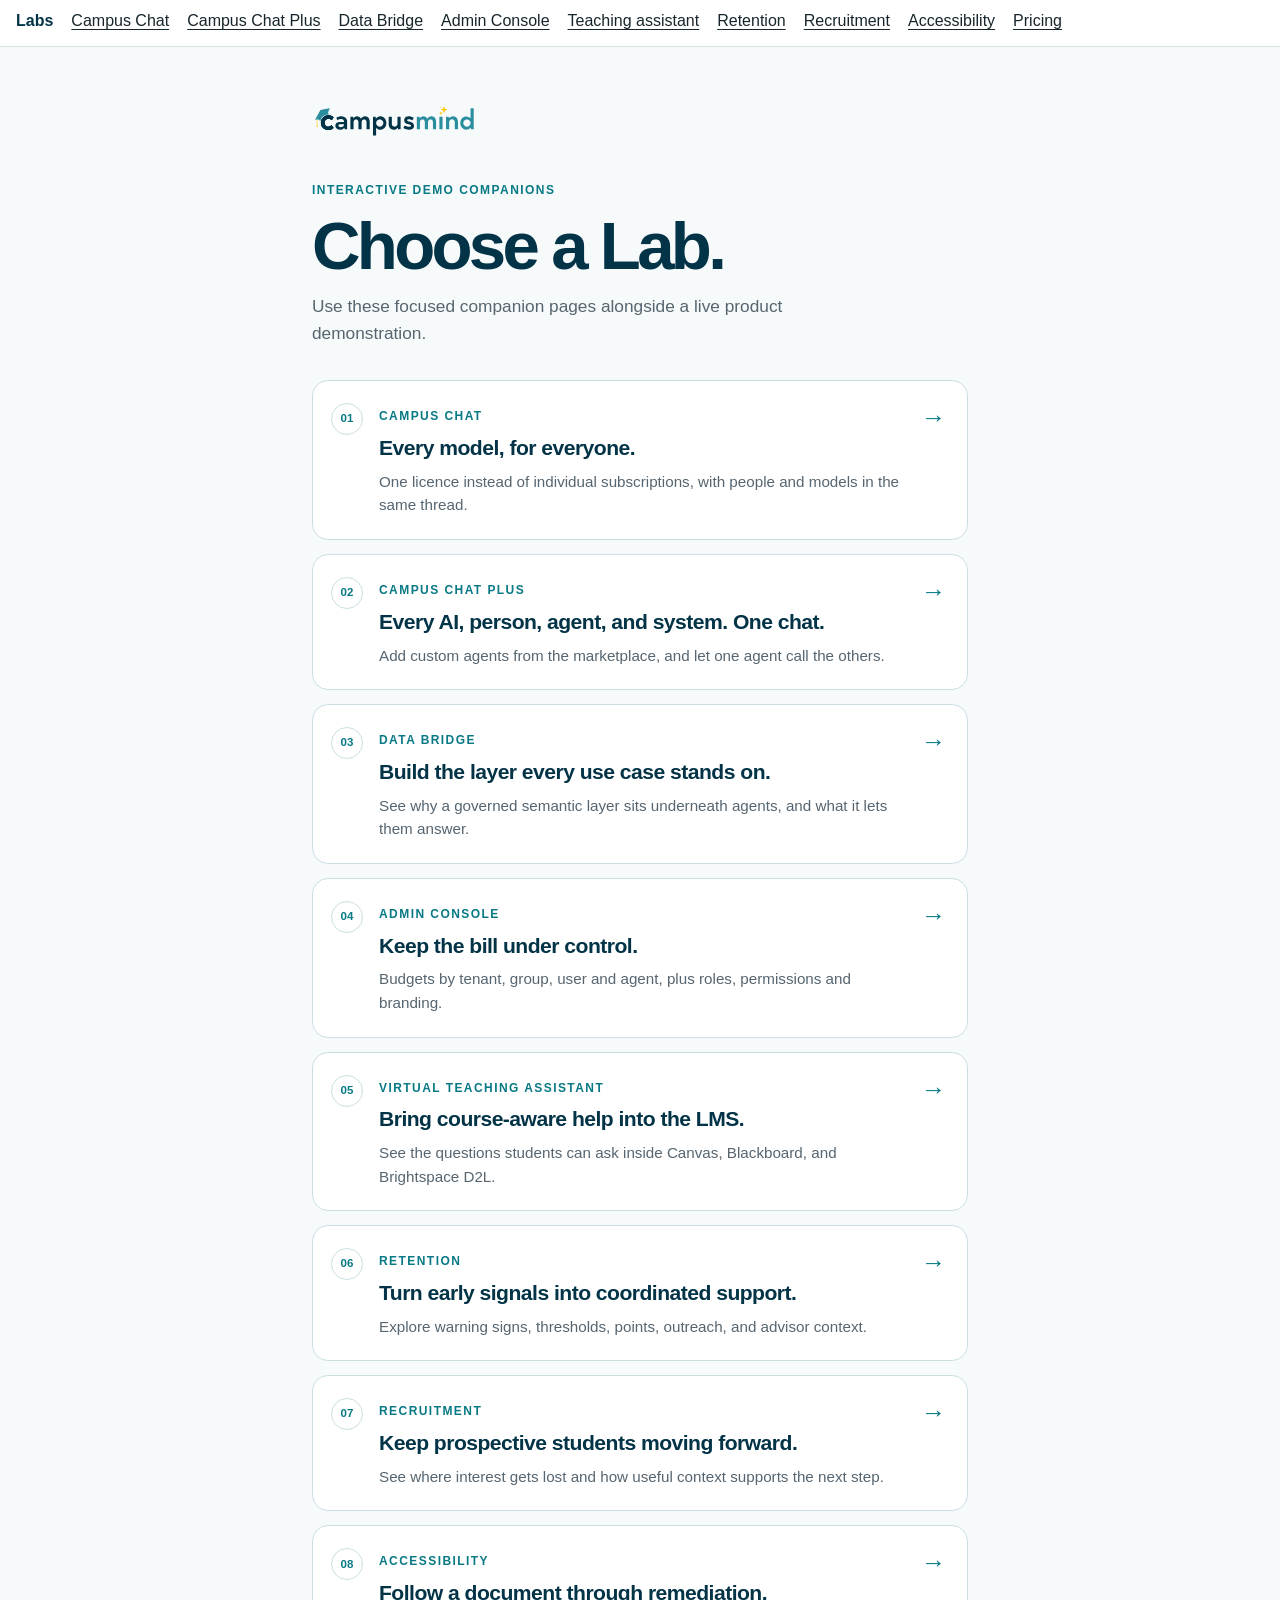
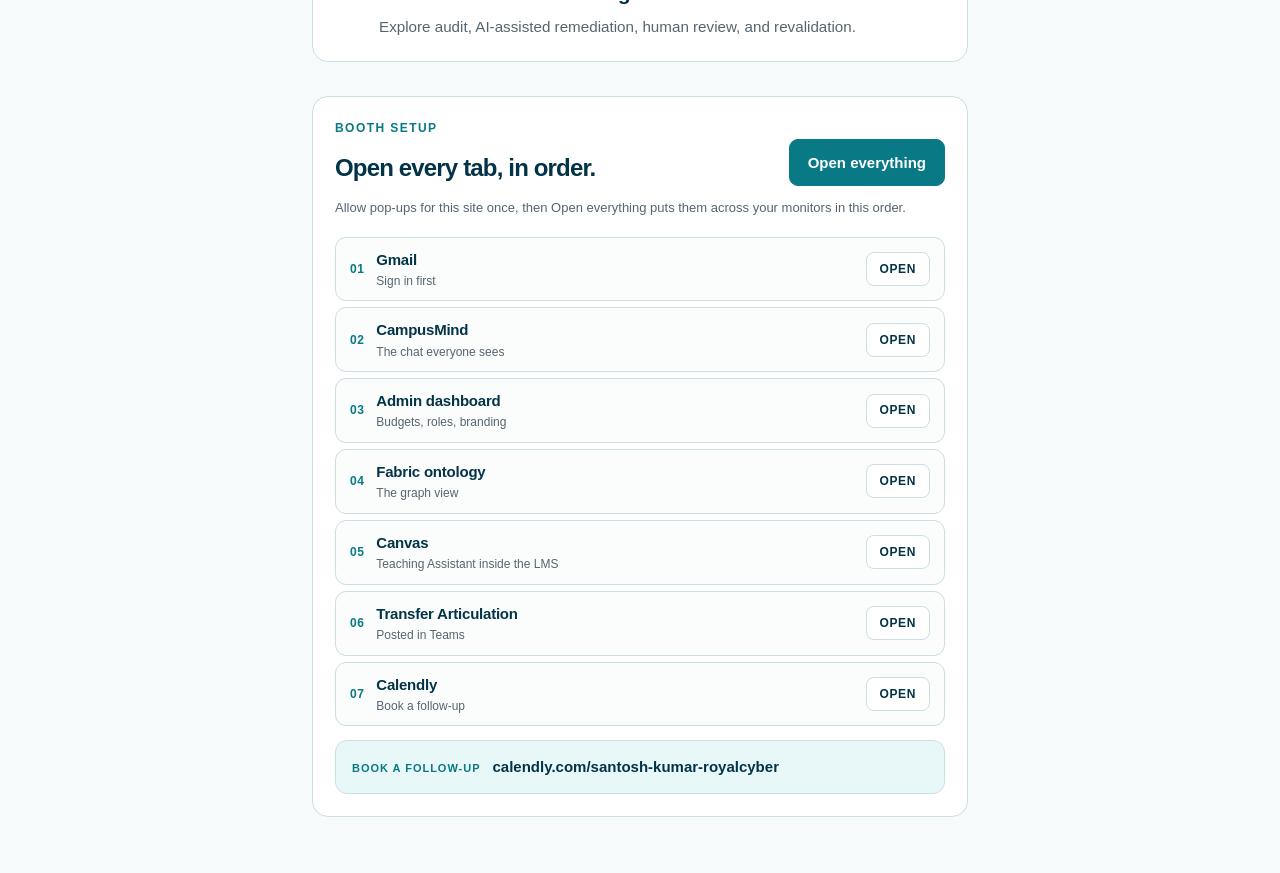
==== commit 03b9c7b9: "Turn the launcher into a numbered booth setup sequence The launcher was grouped by product and opene" ====
--- a/index.html
+++ b/index.html
@@ -110,13 +110,13 @@
     <section class="launcher" aria-labelledby="launcher-heading">
       <div class="launcher-head">
         <div>
-          <p class="eyebrow">Before the first visitor</p>
-          <h2 id="launcher-heading">Open the demo tabs.</h2>
+          <p class="eyebrow">Booth setup</p>
+          <h2 id="launcher-heading">Open every tab, in order.</h2>
         </div>
         <button type="button" class="launch-all" id="launch-all">Open everything</button>
       </div>
       <p class="launcher-note" id="launcher-note">Your browser will ask to allow pop-ups the first time. Allow them, or open each group on its own.</p>
-      <div class="launch-groups" id="launch-groups"></div>
+      <div class="launch-list" id="launch-list"></div>
       <a class="booking" href="https://calendly.com/santosh-kumar-royalcyber/educause-2026" target="_blank" rel="noopener">
         <span class="booking-label">Book a follow-up</span>
         <strong>calendly.com/santosh-kumar-royalcyber</strong>
--- a/home.css
+++ b/home.css
@@ -99,41 +99,6 @@
 .launch-all:hover { background: #066a75; }
 .launcher-note { margin: 0 0 18px; color: var(--muted); font-size: .8125rem; }
 .launcher-note.is-warn { color: #9d3027; font-weight: 600; }
-.launch-groups { display: grid; gap: 10px; }
-@media (min-width: 620px) { .launch-groups { grid-template-columns: 1fr 1fr; } }
-.launch-group {
-  border: 1px solid var(--line);
-  border-radius: 12px;
-  padding: 13px 15px;
-  background: #fbfdfd;
-}
-.launch-group-head {
-  display: flex;
-  align-items: center;
-  justify-content: space-between;
-  gap: 10px;
-  margin-bottom: 9px;
-}
-.launch-group h3 { margin: 0; color: var(--navy); font-size: .9375rem; letter-spacing: -.02em; }
-.launch-some {
-  min-height: 32px;
-  padding: 5px 11px;
-  border: 1px solid var(--line);
-  border-radius: 7px;
-  background: #fff;
-  color: var(--navy);
-  font: inherit;
-  font-size: .75rem;
-  font-weight: 700;
-  letter-spacing: .05em;
-  text-transform: uppercase;
-  cursor: pointer;
-}
-.launch-some:hover { border-color: var(--teal); color: var(--teal); }
-.launch-group ul { list-style: none; margin: 0; padding: 0; display: grid; gap: 5px; }
-.launch-group li a { color: var(--muted); font-size: .8125rem; text-decoration: none; }
-.launch-group li a::before { content: "↗ "; color: var(--teal); }
-.launch-group li a:hover { color: var(--teal); }
 .booking {
   display: flex;
   align-items: baseline;
@@ -155,3 +120,40 @@
 }
 .booking strong { color: var(--navy); font-size: .9375rem; }
 .booking:hover { border-color: var(--teal); }
+
+.launch-list { display: grid; gap: 6px; }
+.launch-row {
+  display: grid;
+  grid-template-columns: auto 1fr auto;
+  align-items: center;
+  gap: 12px;
+  padding: 10px 14px;
+  border: 1px solid var(--line);
+  border-radius: 11px;
+  background: #fbfdfd;
+}
+.launch-n {
+  font-size: .75rem;
+  font-weight: 700;
+  color: var(--teal);
+  font-variant-numeric: tabular-nums;
+  letter-spacing: .04em;
+}
+.launch-name { display: grid; gap: 1px; min-width: 0; }
+.launch-name strong { color: var(--navy); font-size: .9375rem; letter-spacing: -.015em; }
+.launch-name i { font-style: normal; font-size: .75rem; color: var(--muted); }
+.launch-one {
+  min-height: 34px;
+  padding: 6px 13px;
+  border: 1px solid var(--line);
+  border-radius: 8px;
+  background: #fff;
+  color: var(--navy);
+  font: inherit;
+  font-size: .75rem;
+  font-weight: 700;
+  letter-spacing: .05em;
+  text-transform: uppercase;
+  cursor: pointer;
+}
+.launch-one:hover { border-color: var(--teal); color: var(--teal); }
